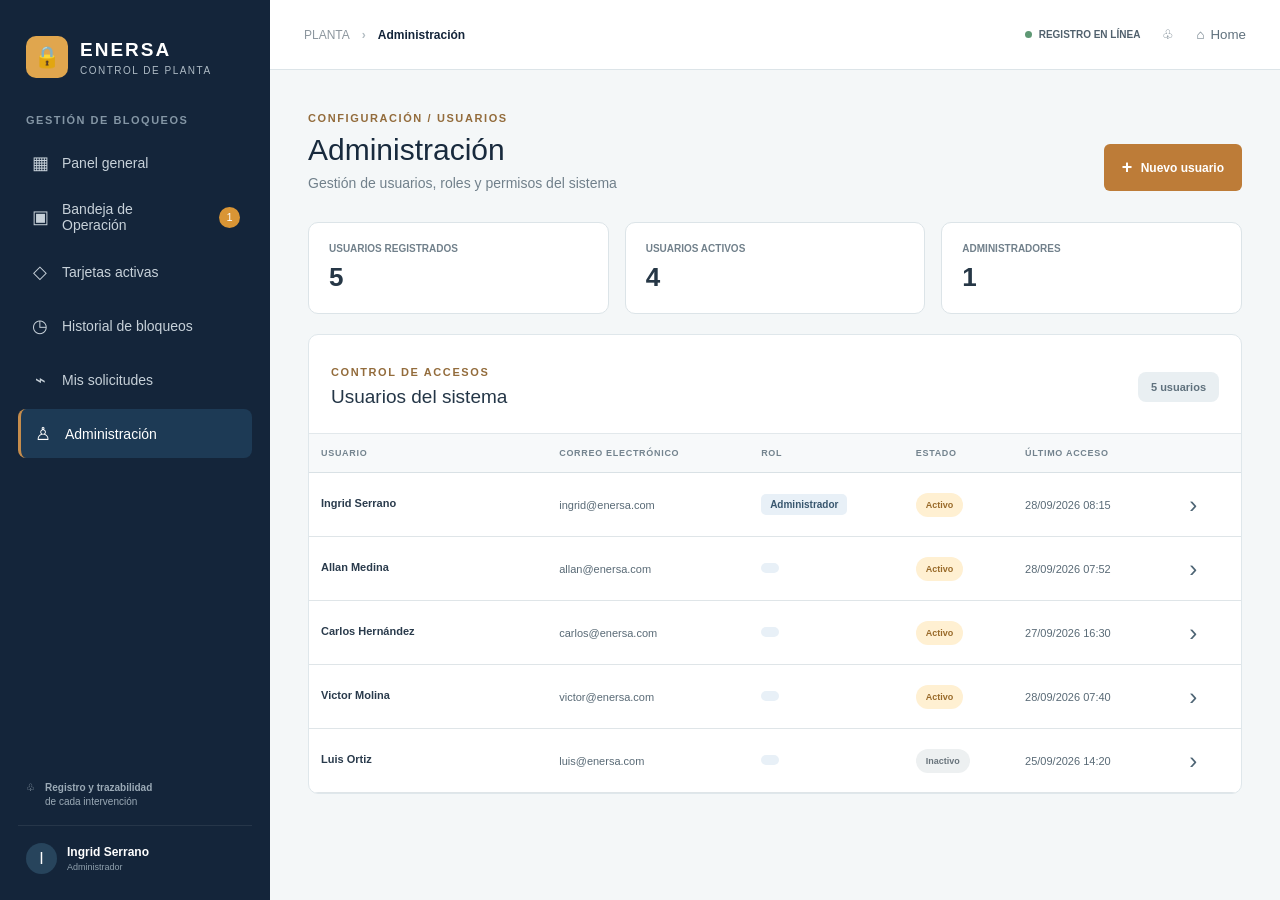
==== administracion.html @ 41027277 "secciones y funciones" ====
<!DOCTYPE html>
<html lang="es">
<head>
    <meta charset="UTF-8">
    <meta name="viewport" content="width=device-width, initial-scale=1.0">
    <title>Administración - Control de Planta</title>
    <link rel="stylesheet" href="estilo.css">
</head>
<body>

<div class="app">

    <aside class="sidebar" id="sidebar">

        <div class="brand">
            <div class="brand-icon">🔒</div>
            <div>
                <h2>ENERSA</h2>
                <span>CONTROL DE PLANTA</span>
            </div>
        </div>

        <div class="menu-title">GESTIÓN DE BLOQUEOS</div>

        <nav class="menu">

            <a class="menu-item" href="index.html">
                <span class="menu-icon">▦</span>
                <span>Panel general</span>
            </a>

            <a class="menu-item" href="bandeja-operacion.html">
                <span class="menu-icon">▣</span>
                <span>Bandeja de<br>Operación</span>
                <span class="notification">1</span>
            </a>

            <a class="menu-item" href="tarjetas-activas.html">
                <span class="menu-icon">◇</span>
                <span>Tarjetas activas</span>
            </a>

            <a class="menu-item" href="historial-bloqueos.html">
                <span class="menu-icon">◷</span>
                <span>Historial de bloqueos</span>
            </a>

            <a class="menu-item" href="solicitudes.html">
                <span class="menu-icon">⌁</span>
                <span>Mis solicitudes</span>
            </a>

            <a class="menu-item active" href="administracion.html">
                <span class="menu-icon">♙</span>
                <span>Administración</span>
            </a>

        </nav>

        <div class="sidebar-footer">
            <div class="footer-icon">♧</div>
            <div>
                <strong>Registro y trazabilidad</strong>
                <span>de cada intervención</span>
            </div>
        </div>

        <div class="user-box">
            <div class="avatar">I</div>
            <div>
                <strong>Ingrid Serrano</strong>
                <span>Administrador</span>
            </div>
        </div>

    </aside>

    <main class="main">

        <header class="topbar">

            <button class="mobile-menu" id="mobileMenu">☰</button>

            <div class="breadcrumb">
                <span>PLANTA</span>
                <b>›</b>
                <strong>Administración</strong>
            </div>

            <div class="top-actions">

                <div class="online">
                    <span></span>
                    REGISTRO EN LÍNEA
                </div>

                <button class="top-icon">♧</button>

                <button class="home-button" onclick="window.location.href='index.html'">
                    ⌂ <span>Home</span>
                </button>

            </div>

        </header>

        <section class="content">

            <div class="page-header">

                <div>
                    <div class="eyebrow">CONFIGURACIÓN / USUARIOS</div>
                    <h1>Administración</h1>
                    <p>Gestión de usuarios, roles y permisos del sistema</p>
                </div>

                <button class="new-request" id="newUser">
                    <span>+</span> Nuevo usuario
                </button>

            </div>

            <section class="admin-summary">

                <div class="admin-summary-card">
                    <span>USUARIOS REGISTRADOS</span>
                    <strong id="totalUsers">0</strong>
                </div>

                <div class="admin-summary-card">
                    <span>USUARIOS ACTIVOS</span>
                    <strong id="activeUsers">0</strong>
                </div>

                <div class="admin-summary-card">
                    <span>ADMINISTRADORES</span>
                    <strong id="adminUsers">0</strong>
                </div>

            </section>

            <section class="panel-card">

                <div class="panel-heading">

                    <div>
                        <div class="section-label">CONTROL DE ACCESOS</div>
                        <h2>Usuarios del sistema</h2>
                    </div>

                    <div class="active-badge">
                        <span id="userTableCount">0</span> usuarios
                    </div>

                </div>

                <div class="table-wrapper">

                    <table class="blocks-table users-table">

                        <thead>

                            <tr>
                                <th>USUARIO</th>
                                <th>CORREO ELECTRÓNICO</th>
                                <th>ROL</th>
                                <th>ESTADO</th>
                                <th>ÚLTIMO ACCESO</th>
                                <th></th>
                            </tr>

                        </thead>

                        <tbody id="usersTable"></tbody>

                    </table>

                </div>

            </section>

        </section>

    </main>

</div>

<div class="overlay" id="overlay"></div>

<div class="modal" id="userModal">

    <div class="modal-header">

        <div>
            <span>GESTIÓN DE USUARIO</span>
            <h2 id="userModalTitle">Usuario</h2>
        </div>

        <button class="close-modal" id="closeUserModal">×</button>

    </div>

    <div class="modal-body">

        <div class="admin-form">

            <label>
                NOMBRE DEL USUARIO
                <input type="text" id="userName">
            </label>

            <label>
                CORREO ELECTRÓNICO
                <input type="email" id="userEmail">
            </label>

            <label>
                ROL
                <select id="userRole">
                    <option value="Administrador">Administrador</option>
                    <option value="Supervisor">Solicitante</option>
                    <option value="Operador">Operador</option>

                </select>
            </label>

            <label>
                ESTADO
                <select id="userStatus">
                    <option value="Activo">Activo</option>
                    <option value="Inactivo">Inactivo</option>
                </select>
            </label>

            <button class="save-user" id="saveUser">
                Guardar cambios
            </button>

        </div>

    </div>

</div>

<script src="administracion.js"></script>

</body>
</html>
---- estilo.css ----
* {
    box-sizing: border-box;
    margin: 0;
    padding: 0;
}

:root {
    --navy: #14253a;
    --navy-light: #1d3852;
    --gold: #b68143;
    --gold-light: #fff0d2;
    --background: #f4f7f8;
    --card: #ffffff;
    --text: #263746;
    --muted: #71808b;
    --border: #dce4e8;
    --purple: #766493;
    --purple-light: #eee7fa;
    --green: #708d78;
    --green-light: #e9f1eb;
    --blue-light: #e8f0f7;
}

html {
    background: var(--background);
}

body {
    font-family: Arial, Helvetica, sans-serif;
    background: var(--background);
    color: var(--text);
    min-height: 100vh;
    opacity: 1;
    transition: opacity .18s ease;
}

body.page-enter {
    opacity: 0;
}

body.page-ready {
    opacity: 1;
}

body.page-exit {
    opacity: 0;
}

button,
a {
    font-family: inherit;
}

.app {
    display: flex;
    min-height: 100vh;
}

.sidebar {
    width: 270px;
    min-width: 270px;
    background: var(--navy);
    color: #fff;
    padding: 28px 18px 22px;
    display: flex;
    flex-direction: column;
    position: fixed;
    left: 0;
    top: 0;
    bottom: 0;
    z-index: 100;
}

.brand {
    display: flex;
    align-items: center;
    gap: 12px;
    padding: 8px 8px 36px;
}

.brand-icon {
    width: 42px;
    height: 42px;
    border-radius: 10px;
    background: #e0a64e;
    color: var(--navy);
    display: grid;
    place-items: center;
    font-size: 21px;
}

.brand h2 {
    font-size: 19px;
    letter-spacing: 2px;
}

.brand span {
    display: block;
    font-size: 10px;
    color: #aebbc5;
    letter-spacing: 1.5px;
    margin-top: 4px;
}

.menu-title {
    color: #8496a5;
    font-size: 11px;
    font-weight: bold;
    letter-spacing: 1.5px;
    margin: 0 8px 12px;
}

.menu {
    display: flex;
    flex-direction: column;
    gap: 5px;
}

.menu-item {
    width: 100%;
    min-height: 49px;
    border: 0;
    background: transparent;
    color: #c7d1d9;
    border-radius: 8px;
    display: flex;
    align-items: center;
    gap: 12px;
    padding: 9px 12px;
    text-align: left;
    cursor: pointer;
    font-size: 14px;
    position: relative;
    text-decoration: none;
}

.menu-item:hover {
    background: rgba(255,255,255,.06);
}

.menu-item:visited {
    color: #c7d1d9;
}

.menu-item.active {
    background: #1d3a55;
    color: #fff;
    border-left: 3px solid #c68d4c;
}

.menu-item.active:visited {
    color: #fff;
}

.menu-icon {
    width: 20px;
    text-align: center;
    font-size: 18px;
}

.notification {
    margin-left: auto;
    background: #d99535;
    color: #fff;
    width: 21px;
    height: 21px;
    border-radius: 50%;
    display: grid;
    place-items: center;
    font-size: 11px;
}

.sidebar-footer {
    margin-top: auto;
    display: flex;
    gap: 10px;
    color: #9baab6;
    padding: 18px 8px;
    font-size: 10px;
    border-bottom: 1px solid rgba(255,255,255,.08);
}

.sidebar-footer strong,
.sidebar-footer span {
    display: block;
}

.sidebar-footer strong {
    font-size: 10px;
    margin-bottom: 3px;
}

.user-box {
    display: flex;
    align-items: center;
    gap: 10px;
    padding: 17px 8px 4px;
}

.avatar {
    width: 31px;
    height: 31px;
    border-radius: 50%;
    background: #27445c;
    display: grid;
    place-items: center;
    color: #fff;
}

.user-box strong,
.user-box span {
    display: block;
}

.user-box strong {
    font-size: 12px;
}

.user-box span {
    color: #8fa0ad;
    font-size: 9px;
    margin-top: 3px;
}

.main {
    margin-left: 270px;
    width: calc(100% - 270px);
    min-width: 0;
}

.topbar {
    height: 70px;
    background: #fff;
    border-bottom: 1px solid var(--border);
    display: flex;
    align-items: center;
    justify-content: space-between;
    padding: 0 34px;
}

.breadcrumb {
    display: flex;
    align-items: center;
    gap: 12px;
    font-size: 12px;
}

.breadcrumb span {
    color: #8c969e;
}

.breadcrumb b {
    color: #b2bcc2;
}

.breadcrumb strong {
    color: var(--navy);
}

.top-actions {
    display: flex;
    align-items: center;
    gap: 22px;
}

.online {
    font-size: 10px;
    font-weight: bold;
    color: #51616d;
    display: flex;
    align-items: center;
    gap: 7px;
}

.online span {
    width: 7px;
    height: 7px;
    background: #5e9874;
    border-radius: 50%;
}

.top-icon,
.home-button {
    border: 0;
    background: transparent;
    color: #60717d;
    cursor: pointer;
}

.home-button {
    display: flex;
    align-items: center;
    gap: 6px;
}

.content {
    max-width: 1250px;
    margin: 0 auto;
    padding: 42px 38px 60px;
}

.page-header {
    display: flex;
    justify-content: space-between;
    align-items: flex-end;
    gap: 25px;
    margin-bottom: 31px;
}

.eyebrow,
.section-label {
    color: #936c3c;
    font-size: 11px;
    font-weight: bold;
    letter-spacing: 1.6px;
}

.page-header h1 {
    color: #182a3d;
    font-size: 30px;
    font-weight: 500;
    margin-top: 9px;
}

.page-header p {
    color: #71808b;
    font-size: 14px;
    margin-top: 8px;
}

.new-request {
    border: 0;
    background: #bd7c38;
    color: #fff;
    border-radius: 6px;
    padding: 13px 18px;
    font-size: 12px;
    font-weight: bold;
    cursor: pointer;
    white-space: nowrap;
}

.new-request:hover {
    background: #a96b2d;
}

.new-request span {
    font-size: 18px;
    vertical-align: -1px;
    margin-right: 5px;
}

.stats {
    display: grid;
    grid-template-columns: repeat(4, 1fr);
    gap: 15px;
    margin-bottom: 27px;
}

.stat-card {
    background: var(--card);
    border: 1px solid #e3e9ec;
    border-radius: 10px;
    padding: 20px 20px 17px;
    min-height: 135px;
}

.stat-top {
    display: flex;
    justify-content: space-between;
    align-items: flex-start;
    min-height: 31px;
}

.stat-top > span {
    color: #687985;
    font-size: 10px;
    line-height: 1.35;
    font-weight: bold;
    letter-spacing: .8px;
}

.stat-card > strong {
    display: block;
    color: #17283a;
    font-size: 31px;
    font-weight: 600;
    margin-top: 8px;
}

.stat-card p {
    color: #7c8992;
    font-size: 10px;
    margin-top: 3px;
}

.stat-icon {
    width: 30px;
    height: 30px;
    border-radius: 8px;
    display: grid;
    place-items: center;
    font-size: 15px;
}

.stat-icon.lock {
    background: #f8eadb;
    color: #a9763c;
}

.stat-icon.blue {
    background: var(--blue-light);
    color: #647f9a;
}

.stat-icon.purple {
    background: var(--purple-light);
    color: var(--purple);
}

.stat-icon.green {
    background: var(--green-light);
    color: var(--green);
}

.panel-card {
    background: var(--card);
    border: 1px solid #dfe7eb;
    border-radius: 10px;
    overflow: hidden;
}

.panel-heading {
    min-height: 98px;
    padding: 27px 22px 21px;
    display: flex;
    justify-content: space-between;
    align-items: center;
}

.panel-heading h2 {
    font-size: 19px;
    font-weight: 500;
    color: #243647;
    margin-top: 8px;
}

.active-badge {
    background: #e9eff2;
    color: #5f717d;
    padding: 9px 13px;
    border-radius: 8px;
    font-size: 11px;
    font-weight: bold;
}

.table-wrapper {
    width: 100%;
    overflow-x: auto;
    -webkit-overflow-scrolling: touch;
}

.blocks-table {
    width: 100%;
    min-width: 1050px;
    border-collapse: collapse;
    table-layout: auto;
}

.blocks-table th {
    background: #f7f9fa;
    color: #73838e;
    font-size: 9px;
    letter-spacing: .7px;
    font-weight: bold;
    text-align: left;
    padding: 14px 12px;
    border-top: 1px solid #e2e8eb;
    border-bottom: 1px solid #d9e1e5;
    white-space: nowrap;
}

.blocks-table td {
    padding: 17px 12px;
    font-size: 11px;
    border-bottom: 1px solid #dfe5e8;
    color: #596a76;
    vertical-align: middle;
}

.blocks-table tbody tr:hover {
    background: #f8fafb;
}

.id-cell {
    color: #27445c !important;
    font-weight: bold;
    white-space: nowrap;
}

.equipment strong {
    display: block;
    color: #2a3b4c;
    font-size: 11px;
    margin-bottom: 4px;
}

.equipment span {
    color: #8a969e;
    font-size: 9px;
}

.status {
    display: inline-flex;
    align-items: center;
    white-space: nowrap;
    padding: 7px 10px;
    border-radius: 20px;
    font-size: 9px;
    font-weight: bold;
}

.status.active {
    color: #996a29;
    background: var(--gold-light);
}

.status.pending {
    color: #6f5d91;
    background: var(--purple-light);
}

.status.finished {
    color: #5d7b67;
    background: var(--green-light);
}

.time-cell {
    white-space: nowrap;
}

.detail-button {
    width: 29px;
    height: 29px;
    border: 0;
    background: transparent;
    color: #4d6474;
    font-size: 24px;
    cursor: pointer;
    border-radius: 50%;
}

.detail-button:hover {
    background: #edf2f4;
}

.operation-card {
    margin-top: 24px;
    background: #fff;
    border: 1px solid #dfe7eb;
    border-radius: 10px;
    padding: 25px 28px;
    display: flex;
    justify-content: space-between;
    align-items: center;
}

.operation-card h3 {
    font-size: 17px;
    color: #263847;
}

.operation-card p {
    color: #8a969e;
    font-size: 13px;
    margin-top: 8px;
}

.open-tray {
    background: #f4f7f8;
    border: 1px solid #d9e2e6;
    border-radius: 8px;
    padding: 12px 17px;
    color: #304555;
    font-weight: bold;
    cursor: pointer;
    text-decoration: none;
}

.open-tray:visited {
    color: #304555;
}

.open-tray span {
    font-size: 20px;
    margin-left: 8px;
    vertical-align: -2px;
}

.mobile-menu {
    display: none;
    border: 0;
    background: transparent;
    font-size: 22px;
    color: var(--navy);
}

.overlay {
    display: none;
}

.modal {
    position: fixed;
    top: 50%;
    left: 50%;
    transform: translate(-50%, -50%);
    width: min(620px, calc(100% - 30px));
    background: #fff;
    border-radius: 12px;
    box-shadow: 0 20px 70px rgba(0,0,0,.25);
    z-index: 300;
    display: none;
    overflow: hidden;
}

.modal.show {
    display: block;
}

.modal-header {
    padding: 22px 25px;
    border-bottom: 1px solid var(--border);
    display: flex;
    justify-content: space-between;
}

.modal-header span {
    font-size: 10px;
    color: #9a7142;
    font-weight: bold;
    letter-spacing: 1px;
}

.modal-header h2 {
    margin-top: 6px;
    color: #263847;
    font-size: 20px;
}

.close-modal {
    width: 35px;
    height: 35px;
    border: 0;
    border-radius: 50%;
    background: #f1f4f5;
    color: #60717d;
    font-size: 24px;
    cursor: pointer;
}

.modal-body {
    padding: 24px;
    display: grid;
    grid-template-columns: repeat(2, 1fr);
    gap: 16px;
}

.detail-item {
    padding: 13px;
    background: #f7f9fa;
    border-radius: 7px;
}

.detail-item span {
    display: block;
    color: #89959d;
    font-size: 9px;
    margin-bottom: 5px;
}

.detail-item strong {
    color: #344957;
    font-size: 12px;
}

.tray-page {
    max-width: 1250px;
    margin: 0 auto;
    padding: 42px 38px 60px;
}

.tray-header {
    margin-bottom: 30px;
}

.tray-header .eyebrow {
    margin-bottom: 9px;
}

.tray-header h1 {
    color: #182a3d;
    font-size: 30px;
    font-weight: 500;
}

.tray-header p {
    color: #71808b;
    font-size: 14px;
    margin-top: 8px;
}

.tray-grid {
    display: grid;
    grid-template-columns: repeat(2, 1fr);
    gap: 20px;
}

.tray-card {
    background: #fff;
    border: 1px solid #dfe7eb;
    border-radius: 10px;
    overflow: hidden;
}

.tray-card-header {
    padding: 22px 24px;
    border-bottom: 1px solid #e1e7ea;
    display: flex;
    justify-content: space-between;
    align-items: center;
}

.tray-card-header h2 {
    color: #263847;
    font-size: 18px;
    font-weight: 500;
}

.tray-card-header span {
    background: #e9eff2;
    color: #60717d;
    border-radius: 20px;
    padding: 7px 11px;
    font-size: 10px;
    font-weight: bold;
}

.tray-item {
    padding: 20px 24px;
    border-bottom: 1px solid #e1e7ea;
    display: flex;
    justify-content: space-between;
    align-items: center;
    gap: 20px;
}

.tray-item:last-child {
    border-bottom: 0;
}

.tray-item-info strong {
    display: block;
    color: #2a3b4c;
    font-size: 13px;
}

.tray-item-info span {
    display: block;
    color: #8a969e;
    font-size: 11px;
    margin-top: 5px;
}

.tray-arrow {
    width: 36px;
    height: 36px;
    border: 1px solid #d9e2e6;
    background: #f4f7f8;
    color: #4d6474;
    border-radius: 50%;
    font-size: 22px;
    cursor: pointer;
    flex-shrink: 0;
}

.tray-arrow:hover {
    background: #e9eff2;
}

@media (max-width: 1100px) {

    .stats {
        grid-template-columns: repeat(2, 1fr);
    }

    .content,
    .tray-page {
        padding-left: 25px;
        padding-right: 25px;
    }

}

@media (max-width: 900px) {

    .tray-grid {
        grid-template-columns: 1fr;
    }

}

@media (max-width: 800px) {

    .sidebar {
        transform: translateX(-100%);
        transition: transform .25s ease;
        width: 270px;
    }

    .sidebar.open {
        transform: translateX(0);
    }

    .main {
        margin-left: 0;
        width: 100%;
    }

    .mobile-menu {
        display: block;
    }

    .topbar {
        padding: 0 18px;
        gap: 15px;
    }

    .breadcrumb {
        margin-right: auto;
    }

    .top-actions {
        gap: 10px;
    }

    .online {
        display: none;
    }

    .home-button span {
        display: none;
    }

    .content,
    .tray-page {
        padding: 28px 17px 45px;
    }

    .page-header {
        align-items: flex-start;
        flex-direction: column;
    }

    .page-header h1,
    .tray-header h1 {
        font-size: 26px;
    }

    .new-request {
        width: 100%;
    }

    .stats {
        grid-template-columns: 1fr;
    }

    .panel-heading {
        align-items: flex-start;
        gap: 15px;
    }

    .operation-card {
        flex-direction: column;
        align-items: flex-start;
        gap: 18px;
    }

    .open-tray {
        width: 100%;
        text-align: center;
    }

    .modal-body {
        grid-template-columns: 1fr;
    }

}

@media (max-width: 480px) {

    .topbar {
        height: 60px;
    }

    .breadcrumb {
        font-size: 10px;
        gap: 7px;
    }

    .breadcrumb span {
        display: none;
    }

    .page-header h1,
    .tray-header h1 {
        font-size: 23px;
    }

    .page-header p,
    .tray-header p {
        font-size: 12px;
    }

    .stat-card {
        min-height: 120px;
    }

    .panel-heading {
        padding: 22px 17px;
    }

    .panel-heading h2 {
        font-size: 18px;
    }

    .active-badge {
        white-space: nowrap;
    }

    .operation-card {
        padding: 22px 18px;
    }

    .tray-card-header {
        padding: 19px;
    }

    .tray-item {
        padding: 18px 19px;
    }

}
.menu-item {
    text-decoration: none;
}

a.menu-item {
    color: #c7d1d9;
}

a.menu-item:hover {
    color: #fff;
}

a.menu-item.active {
    color: #fff;
}

.open-tray {
    text-decoration: none;
    display: inline-flex;
    align-items: center;
}
.operation-stats {
    display: grid;
    grid-template-columns: repeat(2, 1fr);
    gap: 18px;
    margin-bottom: 28px;
}

.operation-stat-card {
    background: #ffffff;
    border: 1px solid #dfe7eb;
    border-radius: 10px;
    padding: 22px;
    display: flex;
    align-items: center;
    gap: 18px;
}

.operation-stat-icon {
    width: 45px;
    height: 45px;
    border-radius: 10px;
    display: grid;
    place-items: center;
    font-size: 20px;
}

.operation-stat-icon.blue {
    background: #e8f0f7;
    color: #647f9a;
}

.operation-stat-icon.purple {
    background: #eee7fa;
    color: #766493;
}

.operation-stat-card span {
    display: block;
    color: #71808b;
    font-size: 10px;
    font-weight: bold;
    letter-spacing: .8px;
}

.operation-stat-card strong {
    display: block;
    color: #182a3d;
    font-size: 28px;
    margin-top: 5px;
}

.operation-stat-card p {
    color: #89959d;
    font-size: 11px;
    margin-top: 3px;
}

.tray-section {
    background: #ffffff;
    border: 1px solid #dfe7eb;
    border-radius: 10px;
    margin-bottom: 25px;
    overflow: hidden;
}

.tray-section-header {
    min-height: 90px;
    padding: 24px;
    display: flex;
    justify-content: space-between;
    align-items: center;
}

.tray-section-header h2 {
    color: #263847;
    font-size: 19px;
    font-weight: 500;
    margin-top: 7px;
}

.tray-count {
    background: #e8f0f7;
    color: #607c96;
    padding: 8px 12px;
    border-radius: 20px;
    font-size: 10px;
    font-weight: bold;
}

.purple-count {
    background: #eee7fa;
    color: #766493;
}

.request-card {
    margin: 0 20px 20px;
    border: 1px solid #dfe6ea;
    border-radius: 9px;
    padding: 20px;
    display: grid;
    grid-template-columns: 1.2fr 2fr 45px;
    align-items: center;
    gap: 20px;
    transition: .2s ease;
}

.request-card:hover {
    border-color: #c8d3d9;
    box-shadow: 0 4px 15px rgba(28, 48, 65, .05);
}

.request-id {
    color: #27445c;
    font-size: 10px;
    font-weight: bold;
    margin-bottom: 7px;
}

.request-main h3 {
    color: #2a3b4c;
    font-size: 15px;
    margin-bottom: 5px;
}

.request-main p {
    color: #89959d;
    font-size: 11px;
}

.request-info {
    display: grid;
    grid-template-columns: repeat(4, 1fr);
    gap: 15px;
}

.request-info span,
.detail-box span {
    display: block;
    color: #89959d;
    font-size: 8px;
    font-weight: bold;
    letter-spacing: .6px;
    margin-bottom: 5px;
}

.request-info strong,
.detail-box strong {
    color: #405361;
    font-size: 11px;
    font-weight: 600;
}

.expand-request {
    width: 35px;
    height: 35px;
    border: 0;
    border-radius: 50%;
    background: #f1f4f5;
    color: #516878;
    font-size: 24px;
    cursor: pointer;
    transition: .2s ease;
}

.expand-request:hover {
    background: #e5ebee;
}

.expand-request.rotated {
    transform: rotate(90deg);
}

.request-detail {
    display: none;
    margin: 0 20px 20px;
    padding: 23px;
    background: #f8fafb;
    border: 1px solid #e1e7ea;
    border-radius: 9px;
}

.request-detail.show {
    display: block;
}

.detail-title {
    display: flex;
    justify-content: space-between;
    align-items: center;
    margin-bottom: 20px;
}

.detail-title span {
    color: #936c3c;
    font-size: 9px;
    font-weight: bold;
    letter-spacing: 1px;
}

.detail-title h3 {
    color: #263847;
    font-size: 17px;
    margin-top: 5px;
}

.detail-grid {
    display: grid;
    grid-template-columns: repeat(3, 1fr);
    gap: 12px;
}

.detail-box {
    background: #ffffff;
    border: 1px solid #e0e7ea;
    border-radius: 7px;
    padding: 14px;
}

.cards-area {
    margin-top: 23px;
}

.detail-title-small {
    color: #687985;
    font-size: 9px;
    font-weight: bold;
    letter-spacing: 1px;
    margin-bottom: 12px;
}

.isolation-cards {
    display: grid;
    grid-template-columns: repeat(3, 1fr);
    gap: 12px;
}

.isolation-card {
    background: #ffffff;
    border: 1px solid #dfe6ea;
    border-left: 3px solid #bd7c38;
    border-radius: 7px;
    padding: 13px;
}

.isolation-card strong {
    display: block;
    color: #304555;
    font-size: 11px;
}

.isolation-card span {
    display: block;
    color: #89959d;
    font-size: 9px;
    margin-top: 5px;
}

.approval-actions {
    display: flex;
    justify-content: flex-end;
    gap: 10px;
    margin-top: 22px;
}

.primary-action,
.secondary-action {
    border-radius: 7px;
    padding: 11px 17px;
    font-size: 11px;
    font-weight: bold;
    cursor: pointer;
}

.primary-action {
    border: 0;
    background: #bd7c38;
    color: #ffffff;
}

.primary-action:hover {
    background: #a96b2d;
}

.secondary-action {
    border: 1px solid #d5dfe3;
    background: #ffffff;
    color: #516572;
}

.timeline {
    margin-top: 25px;
    padding: 18px;
    background: #ffffff;
    border: 1px solid #e0e7ea;
    border-radius: 8px;
}

.timeline-title {
    color: #687985;
    font-size: 9px;
    font-weight: bold;
    letter-spacing: 1px;
    margin-bottom: 18px;
}

.timeline-item {
    display: flex;
    gap: 12px;
    position: relative;
    padding-bottom: 17px;
}

.timeline-item:last-child {
    padding-bottom: 0;
}

.timeline-item:not(:last-child)::after {
    content: "";
    position: absolute;
    left: 12px;
    top: 25px;
    bottom: 0;
    width: 1px;
    background: #dce4e8;
}

.timeline-dot {
    width: 25px;
    height: 25px;
    min-width: 25px;
    border-radius: 50%;
    display: grid;
    place-items: center;
    background: #e9f1eb;
    color: #5d7b67;
    font-size: 10px;
    font-weight: bold;
    position: relative;
    z-index: 1;
}

.timeline-item.current .timeline-dot {
    background: #eee7fa;
    color: #766493;
}

.timeline-item strong {
    display: block;
    color: #405361;
    font-size: 11px;
    margin-bottom: 4px;
}

.timeline-item span {
    color: #89959d;
    font-size: 9px;
}

.operation-form {
    margin-top: 23px;
    background: #ffffff;
    border: 1px solid #e0e7ea;
    border-radius: 8px;
    padding: 18px;
}

.operation-form label {
    display: block;
    color: #687985;
    font-size: 10px;
    font-weight: bold;
    margin-top: 14px;
    margin-bottom: 6px;
}

.operation-form input,
.operation-form textarea {
    width: 100%;
    border: 1px solid #d5dfe3;
    border-radius: 6px;
    padding: 10px;
    font-family: inherit;
    font-size: 11px;
    color: #405361;
    outline: none;
    resize: vertical;
}

.operation-form input:focus,
.operation-form textarea:focus {
    border-color: #bd7c38;
}

.approved-status {
    color: #5d7b67;
    background: #e9f1eb;
    padding: 8px 12px;
    border-radius: 20px;
    font-size: 10px;
    font-weight: bold;
}

.request-card.approved {
    background: #fbfdfb;
}


@media (max-width: 900px) {

    .request-card {
        grid-template-columns: 1fr 40px;
    }

    .request-info {
        grid-column: 1 / -1;
        grid-template-columns: repeat(2, 1fr);
    }

    .detail-grid {
        grid-template-columns: repeat(2, 1fr);
    }

    .isolation-cards {
        grid-template-columns: 1fr;
    }

}


@media (max-width: 650px) {

    .operation-stats {
        grid-template-columns: 1fr;
    }

    .tray-section-header {
        align-items: flex-start;
        gap: 15px;
        flex-direction: column;
    }

    .request-card {
        grid-template-columns: 1fr 38px;
        padding: 17px;
    }

    .request-info {
        grid-template-columns: 1fr;
    }

    .request-detail {
        padding: 17px;
    }

    .detail-grid {
        grid-template-columns: 1fr;
    }

    .approval-actions {
        flex-direction: column;
    }

    .primary-action,
    .secondary-action {
        width: 100%;
    }

}

.cards-summary {
    display: grid;
    grid-template-columns: repeat(3, 1fr);
    gap: 15px;
    margin-bottom: 27px;
}

.summary-card {
    background: #fff;
    border: 1px solid #dfe7eb;
    border-radius: 10px;
    padding: 20px;
    min-height: 105px;
    display: flex;
    justify-content: space-between;
    align-items: center;
}

.summary-card span {
    display: block;
    color: #687985;
    font-size: 10px;
    font-weight: bold;
    letter-spacing: .8px;
}

.summary-card strong {
    display: block;
    color: #17283a;
    font-size: 30px;
    margin-top: 8px;
}

.summary-icon {
    width: 38px;
    height: 38px;
    border-radius: 9px;
    background: #eee7fa;
    color: #766493;
    display: grid;
    place-items: center;
    font-size: 19px;
}

.cards-grid {
    display: grid;
    grid-template-columns: repeat(3, 1fr);
    gap: 16px;
    padding: 22px;
}

.lock-card {
    border: 1px solid #dfe6e9;
    border-radius: 9px;
    padding: 18px;
    background: #fff;
    transition: .2s ease;
}

.lock-card:hover {
    border-color: #c7d2d8;
    box-shadow: 0 5px 18px rgba(20,37,58,.07);
}

.lock-card-header {
    display: flex;
    justify-content: space-between;
    align-items: center;
    margin-bottom: 15px;
}

.card-number {
    color: #27445c;
    font-size: 11px;
    font-weight: bold;
}

.card-status {
    background: #e9f1eb;
    color: #5d7b67;
    padding: 5px 8px;
    border-radius: 15px;
    font-size: 8px;
    font-weight: bold;
}

.lock-card h3 {
    color: #2a3b4c;
    font-size: 14px;
    margin-bottom: 5px;
}

.lock-card .activity {
    color: #89959d;
    font-size: 10px;
    line-height: 1.4;
    min-height: 28px;
}

.card-data {
    margin-top: 15px;
    border-top: 1px solid #e5eaed;
    padding-top: 13px;
}

.card-data-row {
    display: flex;
    justify-content: space-between;
    gap: 12px;
    margin-bottom: 8px;
}

.card-data-row span {
    color: #89959d;
    font-size: 9px;
}

.card-data-row strong {
    color: #50616d;
    font-size: 9px;
    text-align: right;
}

.card-detail {
    width: 100%;
    margin-top: 8px;
    border: 1px solid #d9e2e6;
    background: #f4f7f8;
    color: #304555;
    border-radius: 6px;
    padding: 9px;
    font-size: 10px;
    font-weight: bold;
    cursor: pointer;
}

.card-detail:hover {
    background: #e9eef0;
}

@media (max-width: 1100px) {

    .cards-summary {
        grid-template-columns: repeat(2, 1fr);
    }

    .cards-grid {
        grid-template-columns: repeat(2, 1fr);
    }

}

@media (max-width: 800px) {

    .cards-summary {
        grid-template-columns: 1fr;
    }

    .cards-grid {
        grid-template-columns: 1fr;
        padding: 17px;
    }

}

@media (max-width: 480px) {

    .summary-card {
        min-height: 95px;
    }

    .lock-card {
        padding: 15px;
    }

}

.request-form {
    display: flex;
    flex-direction: column;
    gap: 20px;
}

.form-card {
    background: #fff;
    border: 1px solid #dfe7eb;
    border-radius: 10px;
    padding: 26px;
}

.form-card-heading {
    margin-bottom: 24px;
}

.form-card-heading h2 {
    color: #263847;
    font-size: 19px;
    font-weight: 500;
    margin-top: 8px;
}

.form-card-heading p {
    color: #89959d;
    font-size: 12px;
    margin-top: 7px;
}

.form-grid {
    display: grid;
    grid-template-columns: repeat(2, 1fr);
    gap: 18px;
}

.form-group {
    display: flex;
    flex-direction: column;
    gap: 7px;
}

.form-group.full {
    grid-column: 1 / -1;
}

.form-group label {
    color: #4d5f6b;
    font-size: 11px;
    font-weight: bold;
}

.form-group input,
.form-group textarea {
    width: 100%;
    border: 1px solid #d6e0e4;
    border-radius: 7px;
    background: #fbfcfc;
    color: #304555;
    padding: 12px 13px;
    font-family: inherit;
    font-size: 12px;
    outline: none;
    transition: .2s ease;
}

.form-group input {
    height: 42px;
}

.form-group textarea {
    resize: vertical;
    min-height: 100px;
}

.form-group input:focus,
.form-group textarea:focus {
    border-color: #b68143;
    background: #fff;
    box-shadow: 0 0 0 3px rgba(182,129,67,.08);
}

.form-group input::placeholder,
.form-group textarea::placeholder {
    color: #a1abb1;
}

.isolation-card {
    border: 1px solid #dfe6e9;
    border-radius: 8px;
    padding: 18px;
    background: #f9fbfb;
    margin-bottom: 14px;
}

.isolation-header {
    display: flex;
    justify-content: space-between;
    align-items: center;
    margin-bottom: 17px;
}

.isolation-header strong {
    color: #27445c;
    font-size: 12px;
}

.remove-card {
    width: 28px;
    height: 28px;
    border: 0;
    border-radius: 50%;
    background: #f1e7e5;
    color: #96635a;
    font-size: 18px;
    cursor: pointer;
}

.remove-card:hover {
    background: #ead9d6;
}

.add-card-button {
    border: 1px dashed #c7d2d7;
    background: #f7f9fa;
    color: #4d6474;
    border-radius: 7px;
    padding: 12px 16px;
    font-size: 11px;
    font-weight: bold;
    cursor: pointer;
}

.add-card-button:hover {
    background: #edf2f4;
}

.add-card-button span {
    font-size: 17px;
    margin-right: 5px;
}

.form-actions {
    display: flex;
    justify-content: flex-end;
    gap: 12px;
    padding-bottom: 20px;
}

.cancel-button,
.draft-button {
    border-radius: 7px;
    padding: 13px 21px;
    font-size: 12px;
    font-weight: bold;
    cursor: pointer;
}

.cancel-button {
    border: 1px solid #d5dfe3;
    background: #fff;
    color: #526570;
}

.cancel-button:hover {
    background: #f4f7f8;
}

.draft-button {
    border: 0;
    background: #bd7c38;
    color: #fff;
}

.draft-button:hover {
    background: #a96b2d;
}

@media (max-width: 800px) {

    .form-card {
        padding: 20px 17px;
    }

    .form-grid {
        grid-template-columns: 1fr;
    }

    .form-group.full {
        grid-column: auto;
    }

    .form-actions {
        flex-direction: column-reverse;
    }

    .cancel-button,
    .draft-button {
        width: 100%;
    }

}

.history-filters {
    display: grid;
    grid-template-columns: minmax(280px, 2fr) 1.1fr 1fr 1fr auto;
    gap: 14px;
    align-items: end;
    background: #fff;
    border: 1px solid #dfe7eb;
    border-radius: 10px;
    padding: 20px;
    margin-bottom: 20px;
}

.history-search,
.filter-group {
    display: flex;
    flex-direction: column;
    gap: 7px;
}

.history-filters label {
    color: #4d5f6b;
    font-size: 10px;
    font-weight: bold;
}

.search-box {
    height: 42px;
    display: flex;
    align-items: center;
    gap: 9px;
    border: 1px solid #d6e0e4;
    border-radius: 7px;
    background: #fbfcfc;
    padding: 0 12px;
}

.search-box span {
    color: #89969d;
    font-size: 20px;
}

.search-box input {
    width: 100%;
    border: 0;
    outline: none;
    background: transparent;
    color: #304555;
    font-family: inherit;
    font-size: 12px;
}

.search-box input::placeholder {
    color: #a1abb1;
}

.history-filters select,
.history-filters input[type="date"] {
    height: 42px;
    border: 1px solid #d6e0e4;
    border-radius: 7px;
    background: #fbfcfc;
    color: #304555;
    padding: 0 11px;
    font-family: inherit;
    font-size: 12px;
    outline: none;
}

.history-filters select:focus,
.history-filters input[type="date"]:focus,
.search-box:focus-within {
    border-color: #b68143;
}

.clear-filters {
    height: 42px;
    border: 1px solid #d5dfe3;
    border-radius: 7px;
    background: #fff;
    color: #526570;
    padding: 0 15px;
    font-size: 11px;
    font-weight: bold;
    cursor: pointer;
    white-space: nowrap;
}

.clear-filters:hover {
    background: #f3f6f7;
}

.history-table th,
.history-table td {
    white-space: nowrap;
}

.status.approval {
    background: #edf3fb;
    color: #54759b;
}

.status.finished {
    background: #e8f4ed;
    color: #4d8160;
}

.status.draft {
    background: #f1f3f4;
    color: #68757d;
}

.history-table .equipment {
    min-width: 190px;
}

.history-table td {
    vertical-align: middle;
}

@media (max-width: 1200px) {

    .history-filters {
        grid-template-columns: 1fr 1fr 1fr;
    }

    .history-search {
        grid-column: 1 / -1;
    }

    .clear-filters {
        width: 100%;
    }

}

@media (max-width: 800px) {

    .history-filters {
        grid-template-columns: 1fr;
        padding: 17px;
    }

    .history-search {
        grid-column: auto;
    }

    .clear-filters {
        width: 100%;
    }

    .history-table {
        min-width: 1250px;
    }

}

.cards-search-panel {
    display: flex;
    align-items: flex-end;
    justify-content: space-between;
    gap: 20px;
    background: #fff;
    border: 1px solid #dfe7eb;
    border-radius: 10px;
    padding: 20px;
    margin-bottom: 20px;
}

.cards-search {
    width: 100%;
    max-width: 600px;
    display: flex;
    flex-direction: column;
    gap: 7px;
}

.cards-search label {
    color: #4d5f6b;
    font-size: 10px;
    font-weight: bold;
}

.cards-search-box {
    height: 42px;
    display: flex;
    align-items: center;
    gap: 9px;
    border: 1px solid #d6e0e4;
    border-radius: 7px;
    background: #fbfcfc;
    padding: 0 12px;
}

.cards-search-box span {
    color: #89969d;
    font-size: 20px;
}

.cards-search-box input {
    width: 100%;
    border: 0;
    outline: none;
    background: transparent;
    color: #304555;
    font-family: inherit;
    font-size: 12px;
}

.cards-search-box input::placeholder {
    color: #a1abb1;
}

.cards-search-box:focus-within {
    border-color: #b68143;
    background: #fff;
}

.cards-total {
    min-width: 120px;
    text-align: right;
}

.cards-total span {
    display: block;
    color: #304555;
    font-size: 24px;
    font-weight: bold;
}

.cards-total small {
    color: #89959d;
    font-size: 10px;
}

.active-cards-table {
    min-width: 1250px;
}

.active-cards-table th,
.active-cards-table td {
    white-space: nowrap;
}

.active-cards-table .equipment {
    min-width: 150px;
}

.active-cards-table td:nth-child(3) {
    min-width: 220px;
}

.active-cards-table td:nth-child(5) {
    min-width: 180px;
}

.status.active {
    color: #996a29;
    background: var(--gold-light);
}

@media (max-width: 800px) {

    .cards-search-panel {
        flex-direction: column;
        align-items: stretch;
    }

    .cards-search {
        max-width: none;
    }

    .cards-total {
        text-align: left;
    }

}

.requests-table {
    min-width: 1250px;
}

.requests-table th,
.requests-table td {
    white-space: nowrap;
}

.requests-table .equipment {
    min-width: 170px;
}

.requests-table td:nth-child(5) {
    min-width: 150px;
}

.requests-table td:nth-child(6) {
    min-width: 165px;
}

.requests-table td:nth-child(8) {
    min-width: 160px;
}

.admin-summary {
    display: grid;
    grid-template-columns: repeat(3, 1fr);
    gap: 16px;
    margin-bottom: 20px;
}

.admin-summary-card {
    background: #ffffff;
    border: 1px solid #dce4e8;
    border-radius: 10px;
    padding: 20px;
}

.admin-summary-card span {
    display: block;
    color: #71808b;
    font-size: 10px;
    font-weight: bold;
    margin-bottom: 8px;
}

.admin-summary-card strong {
    color: #263746;
    font-size: 26px;
}

.users-table {
    min-width: 850px;
}

.users-table th,
.users-table td {
    white-space: nowrap;
}

.users-table .equipment {
    min-width: 170px;
}

.role-badge {
    display: inline-flex;
    align-items: center;
    padding: 5px 9px;
    border-radius: 5px;
    background: #e8f0f7;
    color: #38566e;
    font-size: 10px;
    font-weight: bold;
}

.status.inactive {
    color: #69747c;
    background: #edf0f1;
}

.admin-form {
    display: flex;
    flex-direction: column;
    gap: 16px;
}

.admin-form label {
    display: flex;
    flex-direction: column;
    gap: 7px;
    color: #4d5f6b;
    font-size: 10px;
    font-weight: bold;
}

.admin-form input,
.admin-form select {
    width: 100%;
    height: 42px;
    padding: 0 12px;
    border: 1px solid #d6e0e4;
    border-radius: 7px;
    background: #fbfcfc;
    color: #304555;
    font-family: inherit;
    font-size: 12px;
    outline: none;
}

.admin-form input:focus,
.admin-form select:focus {
    border-color: #b68143;
    background: #ffffff;
}

.save-user {
    height: 42px;
    border: 0;
    border-radius: 7px;
    background: #14253a;
    color: #ffffff;
    font-family: inherit;
    font-size: 12px;
    font-weight: bold;
    cursor: pointer;
    margin-top: 5px;
}

.save-user:hover {
    background: #1d3852;
}

@media (max-width: 800px) {

    .admin-summary {
        grid-template-columns: 1fr;
    }

}
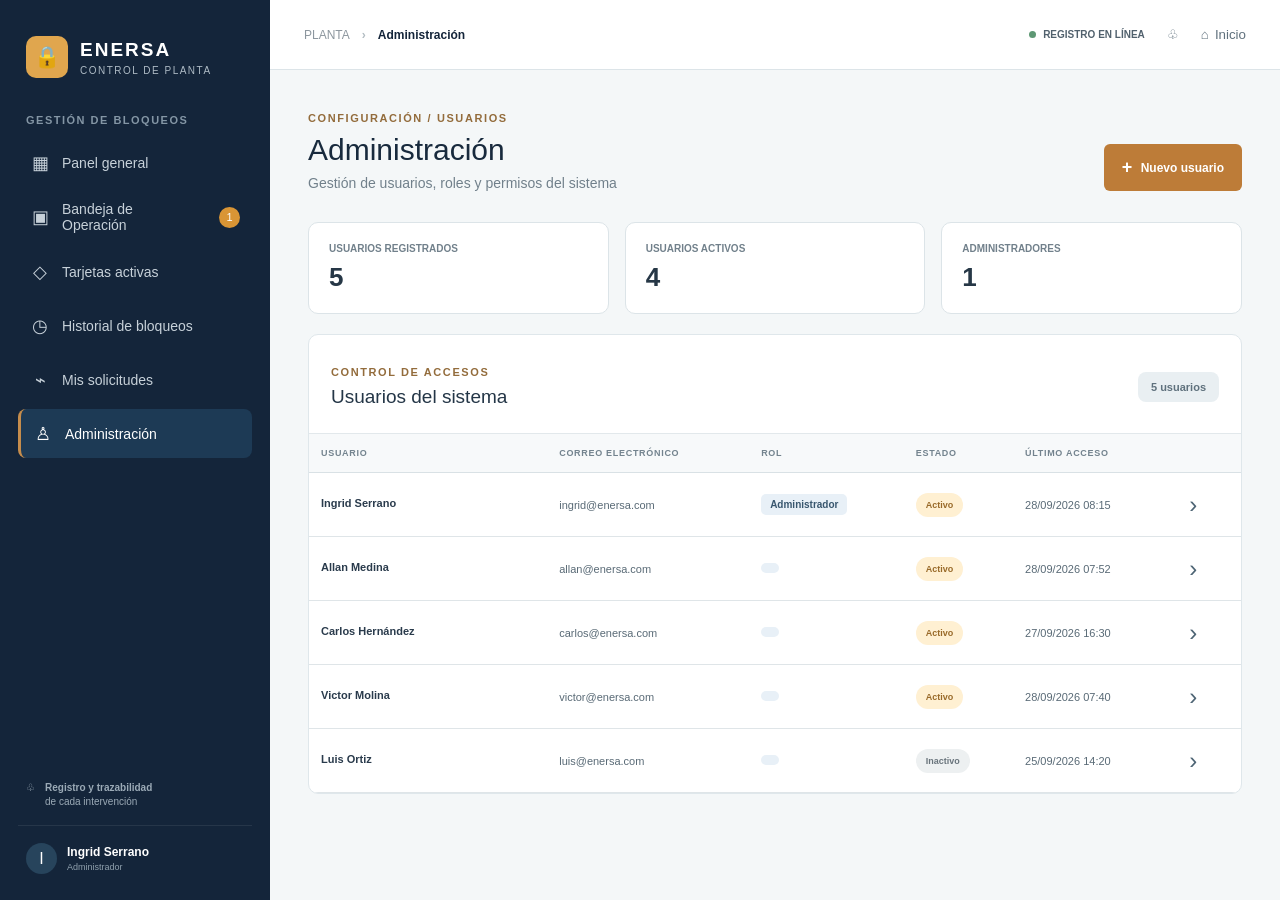
==== commit 723f36ef: "tablas sin datos" ====
--- a/administracion.html
+++ b/administracion.html
@@ -97,7 +97,7 @@
                 <button class="top-icon">♧</button>
 
                 <button class="home-button" onclick="window.location.href='index.html'">
-                    ⌂ <span>Home</span>
+                    ⌂ <span>Inicio</span>
                 </button>
 
             </div>
@@ -218,8 +218,8 @@
                 ROL
                 <select id="userRole">
                     <option value="Administrador">Administrador</option>
-                    <option value="Supervisor">Solicitante</option>
                     <option value="Operador">Operador</option>
+                    <option value="Solicitante">Solicitante</option>
 
                 </select>
             </label>
--- a/estilo.css
+++ b/estilo.css
@@ -2235,5 +2235,415 @@
     .admin-summary {
         grid-template-columns: 1fr;
     }
+}
+.detail-main-card {
+    margin-bottom: 22px;
+    padding: 24px;
+    border-radius: 10px;
+    background: #14253a;
+    color: #ffffff;
+}
+
+.detail-status {
+    display: inline-block;
+    margin-bottom: 10px;
+    padding: 5px 10px;
+    border-radius: 20px;
+    background: #fff0d2;
+    color: #996a29;
+    font-size: 10px;
+    font-weight: bold;
+}
+
+.detail-main-card h3 {
+    margin-bottom: 7px;
+    font-size: 24px;
+}
+
+.detail-main-card p {
+    margin-bottom: 14px;
+    color: #e4ebef;
+    font-size: 13px;
+}
+
+.detail-main-card > span {
+    display: inline-block;
+    padding: 7px 10px;
+    border-radius: 5px;
+    background: #28425d;
+    color: #ffffff;
+    font-size: 11px;
+    font-weight: bold;
+}
+
+.detail-info-grid {
+    display: grid;
+    grid-template-columns: repeat(2, 1fr);
+    gap: 18px 35px;
+    margin-bottom: 25px;
+}
+
+.detail-item {
+    display: flex;
+    flex-direction: column;
+    gap: 5px;
+}
+
+.detail-item span {
+    color: #89969d;
+    font-size: 10px;
+}
+
+.detail-item strong {
+    color: #304555;
+    font-size: 12px;
+}
+
+.detail-cards-section,
+.audit-section {
+    margin-top: 22px;
+    padding: 20px;
+    border: 1px solid #dce4e8;
+    border-radius: 10px;
+    background: #ffffff;
+}
+
+.detail-section-header {
+    display: flex;
+    justify-content: space-between;
+    align-items: center;
+    gap: 15px;
+    margin-bottom: 15px;
+}
+
+.detail-section-header span {
+    display: block;
+    margin-bottom: 5px;
+    color: #89969d;
+    font-size: 9px;
+    font-weight: bold;
+}
+
+.detail-section-header h3 {
+    color: #304555;
+    font-size: 15px;
+}
+
+.detail-section-header > strong {
+    min-width: 28px;
+    height: 28px;
+    display: flex;
+    align-items: center;
+    justify-content: center;
+    border-radius: 50%;
+    background: #fff0d2;
+    color: #996a29;
+    font-size: 11px;
+}
+
+.detail-cards-list {
+    display: flex;
+    flex-direction: column;
+    gap: 7px;
+}
+
+.detail-card-row {
+    display: grid;
+    grid-template-columns: 100px 1fr 90px;
+    align-items: center;
+    gap: 15px;
+    min-height: 43px;
+    padding: 0 13px;
+    border: 1px solid #e2e8eb;
+    border-radius: 7px;
+    background: #fbfcfc;
+}
+
+.detail-card-serial {
+    color: #304555;
+    font-size: 11px;
+    font-weight: bold;
+}
+
+.detail-card-row strong {
+    color: #40515d;
+    font-size: 11px;
+}
+
+.detail-card-status {
+    color: #708d78;
+    font-size: 10px;
+    font-weight: bold;
+    text-align: right;
+}
+
+.audit-timeline {
+    position: relative;
+    padding-left: 22px;
+}
+
+.audit-timeline::before {
+    content: "";
+    position: absolute;
+    top: 8px;
+    bottom: 8px;
+    left: 5px;
+    width: 1px;
+    background: #d8e0e4;
+}
+
+.audit-item {
+    position: relative;
+    padding-bottom: 25px;
+}
+
+.audit-item:last-child {
+    padding-bottom: 0;
+}
+
+.audit-point {
+    position: absolute;
+    top: 3px;
+    left: -21px;
+    width: 11px;
+    height: 11px;
+    border: 2px solid #ffffff;
+    border-radius: 50%;
+    background: #b68143;
+    box-shadow: 0 0 0 1px #b68143;
+}
+
+.audit-content {
+    display: flex;
+    flex-direction: column;
+    gap: 5px;
+}
+
+.audit-content > strong {
+    color: #304555;
+    font-size: 12px;
+}
+
+.audit-content > span {
+    color: #89969d;
+    font-size: 10px;
+}
+
+.audit-content > p {
+    color: #53636e;
+    font-size: 11px;
+}
+
+.audit-content details {
+    margin-top: 5px;
+}
+
+.audit-content summary {
+    color: #53636e;
+    cursor: pointer;
+    font-size: 10px;
+    font-weight: bold;
+}
+
+.registered-fields {
+    display: grid;
+    grid-template-columns: repeat(2, 1fr);
+    gap: 10px;
+    margin-top: 10px;
+    padding: 12px;
+    border-radius: 6px;
+    background: #f5f7f8;
+}
+
+.registered-fields div {
+    display: flex;
+    flex-direction: column;
+    gap: 3px;
+}
+
+.registered-fields span {
+    color: #89969d;
+    font-size: 9px;
+}
+
+.registered-fields strong {
+    color: #40515d;
+    font-size: 10px;
+}
+
+.closure-validation {
+    margin-top: 28px;
+    padding: 22px;
+    border: 1px solid #dce4e8;
+    border-radius: 10px;
+    background: #ffffff;
+}
+
+.closure-title {
+    margin-bottom: 20px;
+}
+
+.closure-title span {
+    display: block;
+    margin-bottom: 7px;
+    color: #71808b;
+    font-size: 10px;
+    font-weight: bold;
+}
+
+.closure-title h3 {
+    margin-bottom: 7px;
+    color: #263746;
+    font-size: 20px;
+}
+
+.closure-title p {
+    color: #71808b;
+    font-size: 12px;
+    line-height: 1.6;
+}
+
+.closure-form {
+    display: flex;
+    flex-direction: column;
+    gap: 16px;
+}
+
+.closure-form label:not(.closure-check) {
+    display: flex;
+    flex-direction: column;
+    gap: 7px;
+    color: #40515d;
+    font-size: 11px;
+    font-weight: bold;
+}
+
+.closure-form input[type="text"],
+.closure-form textarea {
+    width: 100%;
+    border: 1px solid #d6e0e4;
+    border-radius: 7px;
+    background: #fbfcfc;
+    color: #304555;
+    font-family: inherit;
+    font-size: 12px;
+    outline: none;
+}
+
+.closure-form input[type="text"] {
+    height: 42px;
+    padding: 0 12px;
+}
+
+.closure-form textarea {
+    min-height: 85px;
+    padding: 12px;
+    resize: vertical;
+}
+
+.closure-form input[type="text"]:focus,
+.closure-form textarea:focus {
+    border-color: #b68143;
+    background: #ffffff;
+}
+
+.closure-date {
+    color: #71808b;
+    font-size: 11px;
+}
+
+.closure-check {
+    display: flex;
+    align-items: flex-start;
+    gap: 10px;
+    color: #344957;
+    font-size: 12px;
+    line-height: 1.5;
+    cursor: pointer;
+}
+
+.closure-check input {
+    width: 18px;
+    height: 18px;
+    margin-top: 1px;
+    flex-shrink: 0;
+}
+
+.finish-closure {
+    width: fit-content;
+    min-height: 42px;
+    padding: 0 20px;
+    border: 0;
+    border-radius: 7px;
+    background: #65788b;
+    color: #ffffff;
+    font-family: inherit;
+    font-size: 12px;
+    font-weight: bold;
+    cursor: pointer;
+}
+
+.finish-closure:hover {
+    background: #536678;
+}
+
+.closure-warning {
+    margin-top: 18px;
+    padding: 13px 15px;
+    border-radius: 7px;
+    background: #fff5df;
+    color: #765629;
+    font-size: 11px;
+    font-weight: bold;
+}
+
+.closure-readonly {
+    display: flex;
+    align-items: flex-start;
+    gap: 12px;
+    margin-top: 28px;
+    padding: 18px;
+    border: 1px solid #dce4e8;
+    border-radius: 10px;
+    background: #f7f9fa;
+}
+
+.closure-readonly-icon {
+    font-size: 18px;
+}
+
+.closure-readonly strong {
+    display: block;
+    margin-bottom: 5px;
+    color: #344957;
+    font-size: 13px;
+}
+
+.closure-readonly p {
+    color: #71808b;
+    font-size: 11px;
+    line-height: 1.5;
+}
+
+@media (max-width: 700px) {
+
+    .detail-info-grid {
+        grid-template-columns: 1fr;
+    }
+
+    .detail-card-row {
+        grid-template-columns: 75px 1fr;
+        gap: 8px;
+        padding: 10px;
+    }
+
+    .detail-card-status {
+        grid-column: 2;
+        text-align: left;
+    }
+
+    .registered-fields {
+        grid-template-columns: 1fr;
+    }
 
 }
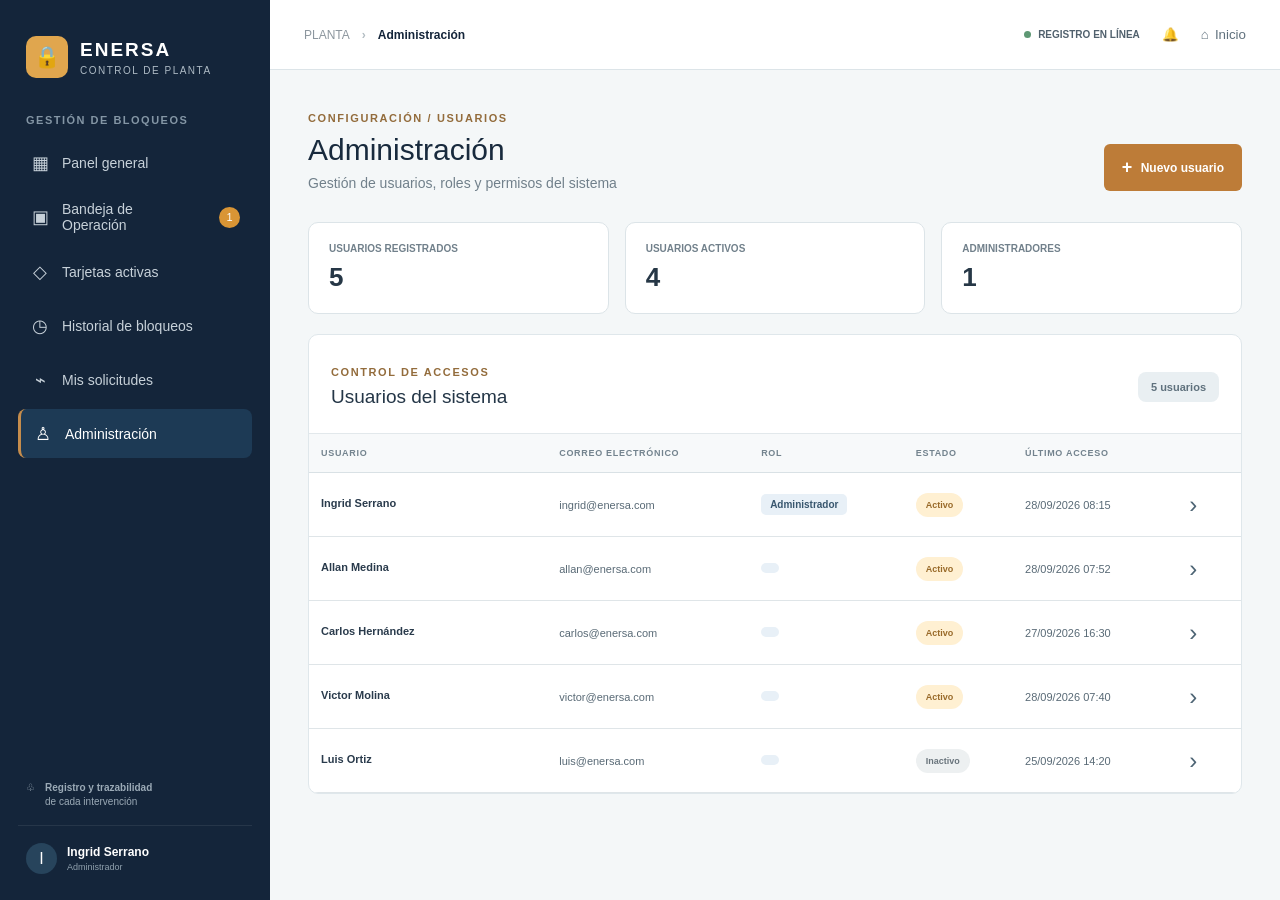
==== commit bf478a31: "Secciones" ====
--- a/administracion.html
+++ b/administracion.html
@@ -94,7 +94,7 @@
                     REGISTRO EN LÍNEA
                 </div>
 
-                <button class="top-icon">♧</button>
+                <button class="top-icon">🔔</button>
 
                 <button class="home-button" onclick="window.location.href='index.html'">
                     ⌂ <span>Inicio</span>
--- a/estilo.css
+++ b/estilo.css
@@ -2646,4 +2646,5 @@
         grid-template-columns: 1fr;
     }
 
-}+}
+
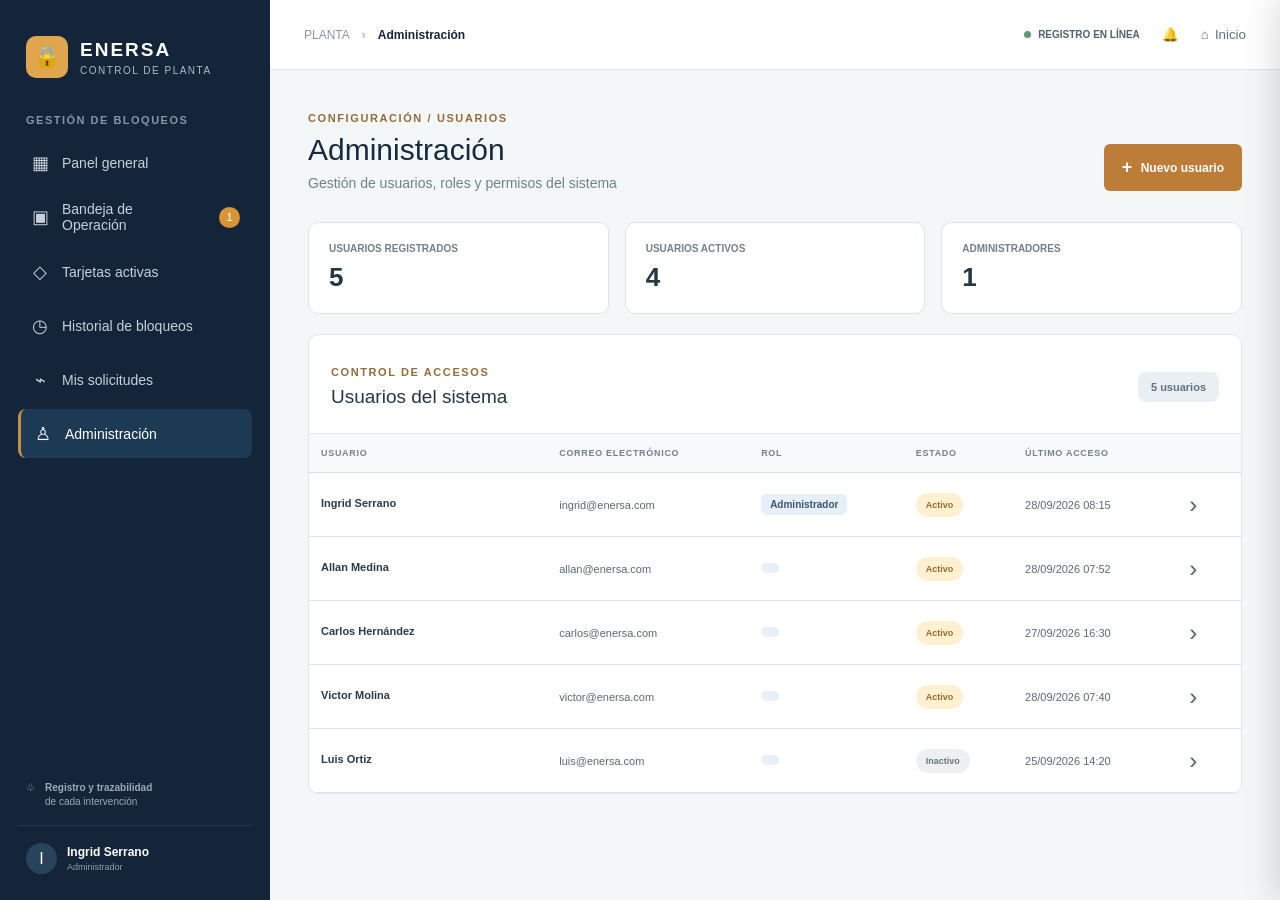
==== commit 32e73507: "el despliegue de la campanita" ====
--- a/administracion.html
+++ b/administracion.html
@@ -94,7 +94,9 @@
                     REGISTRO EN LÍNEA
                 </div>
 
-                <button class="top-icon">🔔</button>
+                <button class="top-icon" id="notificationButton" title="Notificaciones">
+                🔔
+                </button>
 
                 <button class="home-button" onclick="window.location.href='index.html'">
                     ⌂ <span>Inicio</span>
@@ -217,9 +219,10 @@
             <label>
                 ROL
                 <select id="userRole">
-                    <option value="Administrador">Administrador</option>
                     <option value="Operador">Operador</option>
                     <option value="Solicitante">Solicitante</option>
+                    <option value="Administrador">Administrador</option>
+                    <option value="Supervisor">Supervisor</option>
 
                 </select>
             </label>
@@ -242,7 +245,39 @@
 
 </div>
 
+<div class="notification-overlay" id="notificationOverlay"></div>
+
+<aside class="notification-panel" id="notificationPanel">
+
+    <button class="notification-close" id="notificationClose">
+        ×
+    </button>
+
+    <div class="notification-header">
+
+        <h2>
+            Notificaciones
+        </h2>
+        <p>
+            Actualizaciones de solicitudes y cierres
+        </p>
+
+    </div>
+
+    <div class="notification-list" id="notificationList">
+
+        <div class="no-notifications">
+            Sin notificaciones nuevas.
+        </div>
+
+    </div>
+
+    <div>
+
+</aside>
+
 <script src="administracion.js"></script>
+<script src="notificaciones.js"></script>
 
 </body>
 </html>
--- a/estilo.css
+++ b/estilo.css
@@ -2648,3 +2648,138 @@
 
 }
 
+.notification-overlay {
+    position: fixed;
+    inset: 0;
+    background: rgba(0, 0, 0, 0.25);
+    opacity: 0;
+    visibility: hidden;
+    transition: opacity 0.25s ease, visibility 0.25s ease;
+    z-index: 9998;
+}
+
+.notification-overlay.open {
+    opacity: 1;
+    visibility: visible;
+}
+
+.notification-panel {
+    position: fixed;
+    top: 0;
+    right: 0;
+    width: 390px;
+    max-width: 90%;
+    height: 100vh;
+    background: #ffffff;
+    box-shadow: -8px 0 30px rgba(0, 0, 0, 0.12);
+    transform: translateX(100%);
+    transition: transform 0.3s ease;
+    z-index: 9999;
+    display: flex;
+    flex-direction: column;
+}
+
+.notification-panel.open {
+    transform: translateX(0);
+}
+
+.notification-close {
+    position: absolute;
+    top: 20px;
+    right: 20px;
+    width: 34px;
+    height: 34px;
+    border: none;
+    background: transparent;
+    font-size: 28px;
+    line-height: 1;
+    cursor: pointer;
+    color: #64748b;
+    border-radius: 8px;
+}
+
+.notification-close:hover {
+    background: #f1f5f9;
+    color: #1e293b;
+}
+
+.notification-header {
+    padding: 32px 28px 22px;
+    border-bottom: 1px solid #e5e7eb;
+}
+
+.notification-header h2 {
+    margin: 0;
+    padding-right: 35px;
+    font-size: 22px;
+    color: #172033;
+}
+
+.notification-header p {
+    margin: 7px 0 0;
+    color: #64748b;
+    font-size: 14px;
+}
+
+.notification-list {
+    flex: 1;
+    padding: 20px;
+    overflow-y: auto;
+}
+
+.no-notifications {
+    display: flex;
+    align-items: center;
+    justify-content: center;
+    min-height: 180px;
+    text-align: center;
+    color: #64748b;
+    font-size: 14px;
+}
+
+.notification-item {
+    display: flex;
+    gap: 12px;
+    padding: 15px;
+    margin-bottom: 10px;
+    border: 1px solid #e5e7eb;
+    border-radius: 10px;
+    background: #ffffff;
+}
+
+.notification-item-icon {
+    width: 38px;
+    height: 38px;
+    flex-shrink: 0;
+    display: flex;
+    align-items: center;
+    justify-content: center;
+    border-radius: 50%;
+    background: #eef4ff;
+    color: #2563eb;
+}
+
+.notification-item-content {
+    flex: 1;
+}
+
+.notification-item-content strong {
+    display: block;
+    margin-bottom: 4px;
+    color: #172033;
+    font-size: 14px;
+}
+
+.notification-item-content p {
+    margin: 0;
+    color: #64748b;
+    font-size: 13px;
+    line-height: 1.5;
+}
+
+@media (max-width: 600px) {
+    .notification-panel {
+        width: 100%;
+        max-width: 100%;
+    }
+}
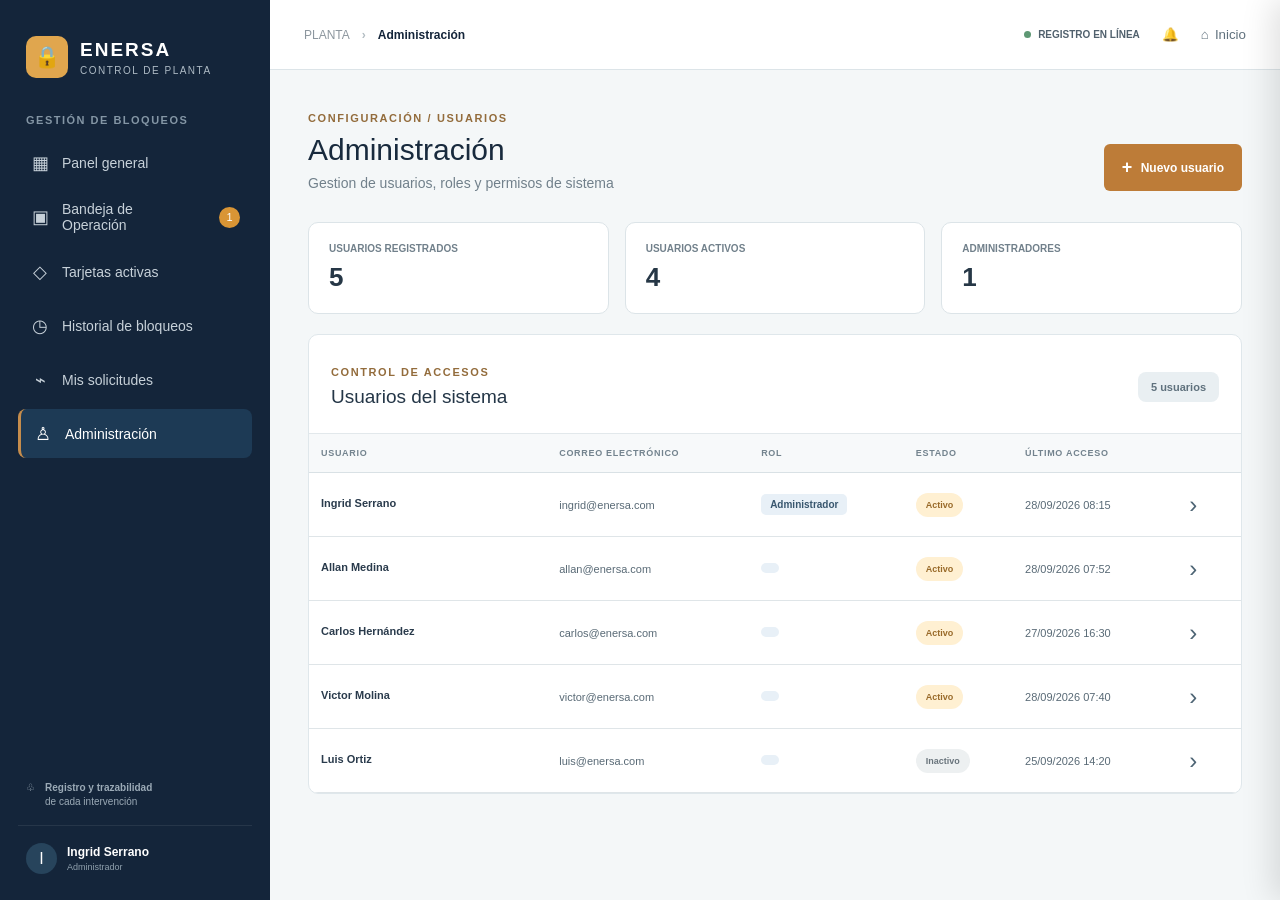
==== commit 1bf9d072: "mmm" ====
--- a/administracion.html
+++ b/administracion.html
@@ -113,7 +113,7 @@
                 <div>
                     <div class="eyebrow">CONFIGURACIÓN / USUARIOS</div>
                     <h1>Administración</h1>
-                    <p>Gestión de usuarios, roles y permisos del sistema</p>
+                    <p>Gestion de usuarios, roles y permisos de sistema</p>
                 </div>
 
                 <button class="new-request" id="newUser">
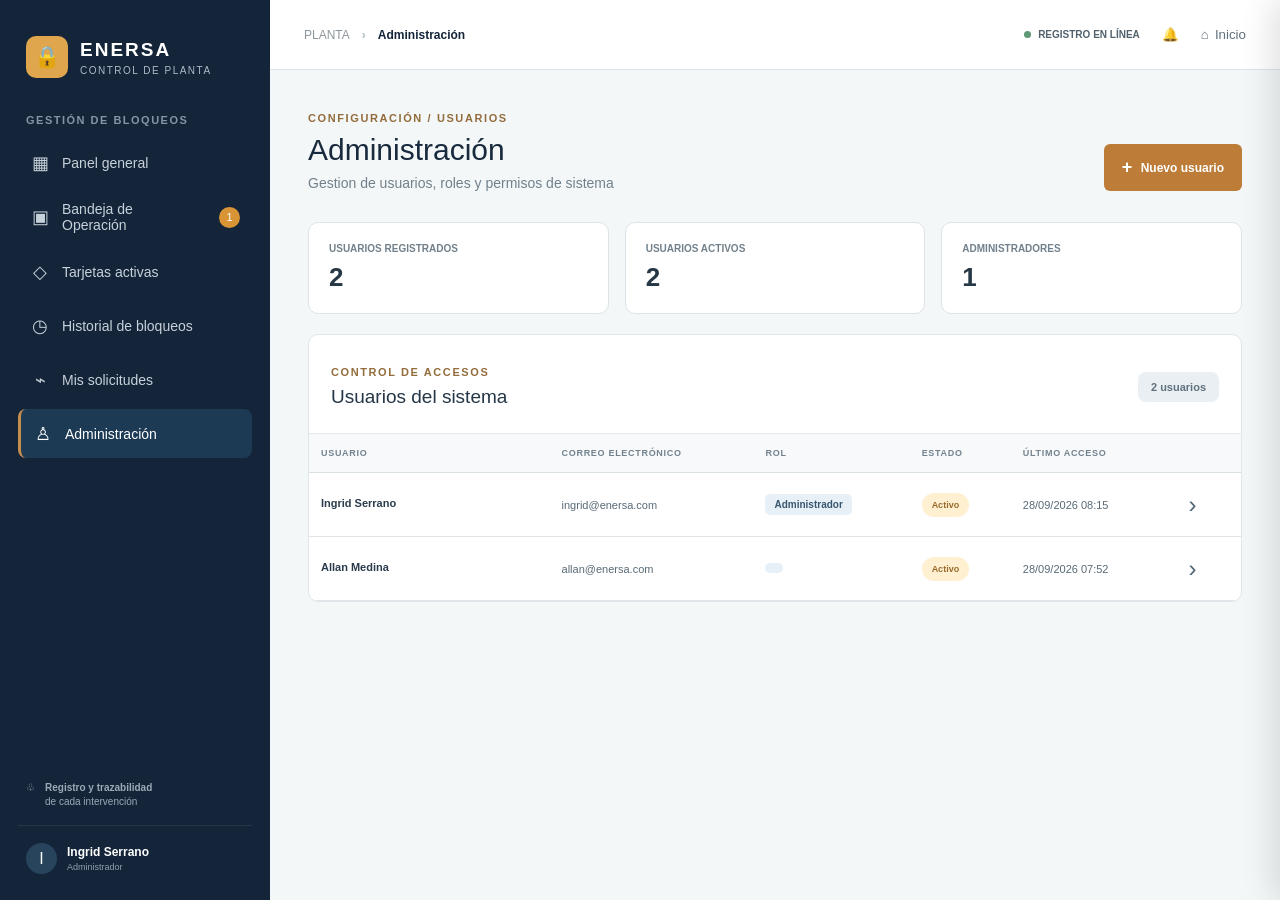
==== commit 37dab29a: "despliegue de flecha" ====
--- a/administracion.html
+++ b/administracion.html
@@ -143,7 +143,7 @@
 
             <section class="panel-card">
 
-                <div class="panel-heading">
+                <div class="panel-heading"> 
 
                     <div>
                         <div class="section-label">CONTROL DE ACCESOS</div>
@@ -222,7 +222,6 @@
                     <option value="Operador">Operador</option>
                     <option value="Solicitante">Solicitante</option>
                     <option value="Administrador">Administrador</option>
-                    <option value="Supervisor">Supervisor</option>
 
                 </select>
             </label>
--- a/estilo.css
+++ b/estilo.css
@@ -2782,4 +2782,5 @@
         width: 100%;
         max-width: 100%;
     }
-}+}
+
